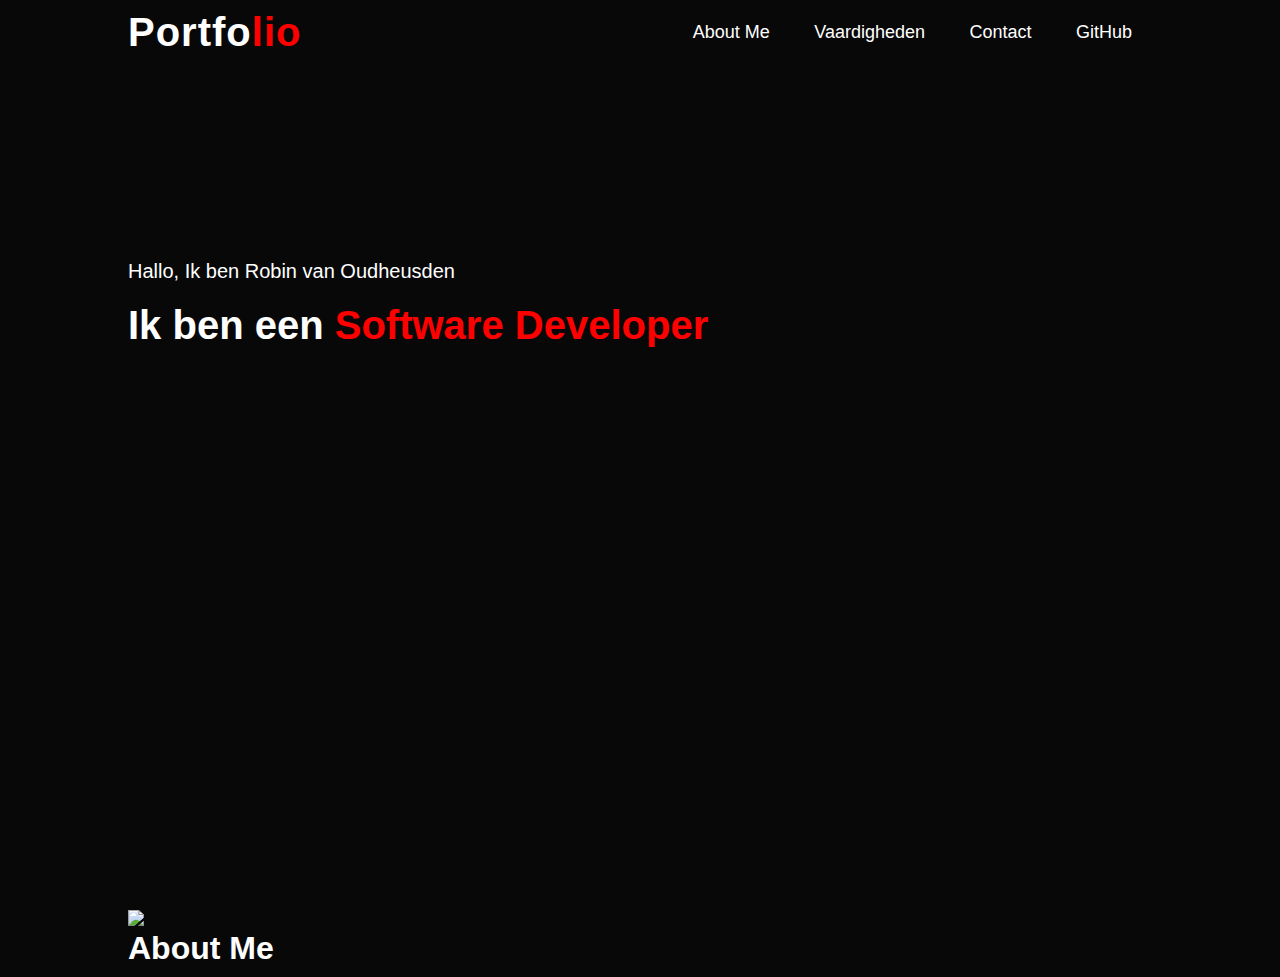
==== index.html @ 388b3765 "Rename portfolio.html to index.html" ====
<!DOCTYPE html>
<html lang="en">
<head>
    <meta charset="UTF-8">
    <meta http-equiv="X_UA-Compatible" content="IE=edge">
    <meta name="viewport" content="width=device-width, initial-scale=1.0">
    <title>Portfolio</title>
    <link rel="stylesheet" href="style.css">
</head>
<body>
   <div id="header">
        <div class="container">
            <nav>
                <h2 class="logo">Portfo<span>lio</span></h2>
                <ul>
                    <li><a href="#about">About Me</a></li>
                    <li><a href="#vaardigheid">Vaardigheden</a></li>
                    <li><a href="#contact">Contact</a></li>
                    <li><a href="https://github.com/RobinVanOudheusden" target="_blank">GitHub</a></li>
                </ul>
            </nav>
            <div class="header-text">
                <p>Hallo, Ik ben Robin van Oudheusden</p>
                <h1>Ik ben een <span>Software Developer</span></h1>
            </div>
        </div>
   </div>

   <div id="about">
    <div class="container">
        <div class="row">
            <div class="about-col-1">
                <img src="images/FotoGrijs_2_40.png">
            </div>
            <div class="about-col-2">
                <h1>About Me</h1>
            </div>
        </div>
    </div>
 </div> 
 
</body>
</html>
---- style.css ----
*{
    margin: 0;
    padding: 0;
    font-family: 'Poppins', sans-serif;
    box-sizing: border-box;
}
body{
    background: #080808;
    color: #fff;
}
#header{
    width: 100%;
    height: 100vh;
    background: url(images/portfolio.jpg);
    background-size: cover;
    background-position: center;
}
.container{
    padding: 10px 10%;
}
.logo{
    color: white;
    font-size: 40px;
    letter-spacing: 1px;
    cursor: pointer;
}
span{
    color:rgb(255, 0, 0);
}
nav{
    display: flex;
    align-items: center;
    justify-content: space-between;
    flex-wrap: wrap;
}
nav ul li{
    display: inline-block;
    list-style: none;
    margin: 10px 20px;
}
nav ul li a{
    color: #fff;
    text-decoration: none;
    font-size: 18px;
    position: relative;
}
nav ul li a::after{
    content: '';
    width: 0%;
    height: 3px;
    background: rgb(255, 0, 0);
    position: absolute;
    left: 0;
    bottom: -6px;
    transition: 0.5s;
}
nav ul li a:hover::after{
    width: 100%;
}
.header-text{
    margin-top: 20%;
    font-size: 20px;
}
.header-text h1{
    font-size: 40px;
    margin-top: 20px;
}
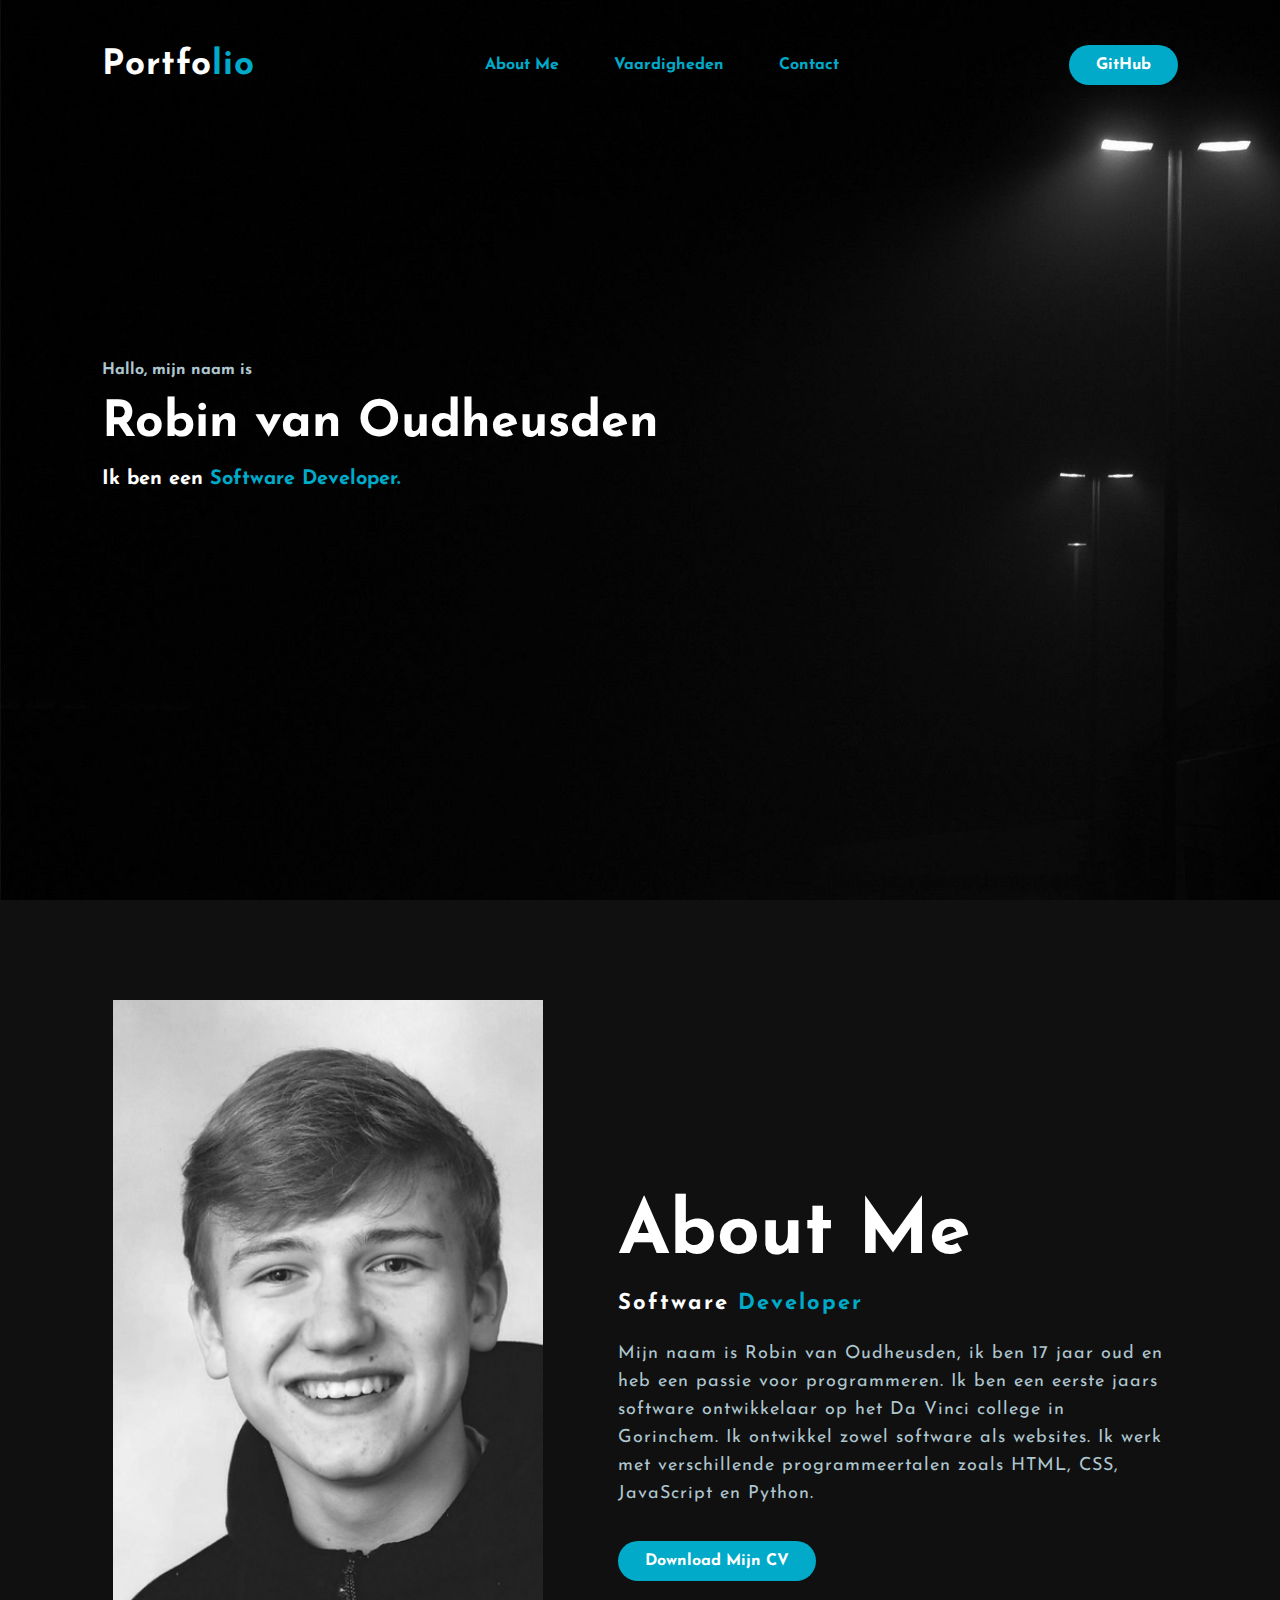
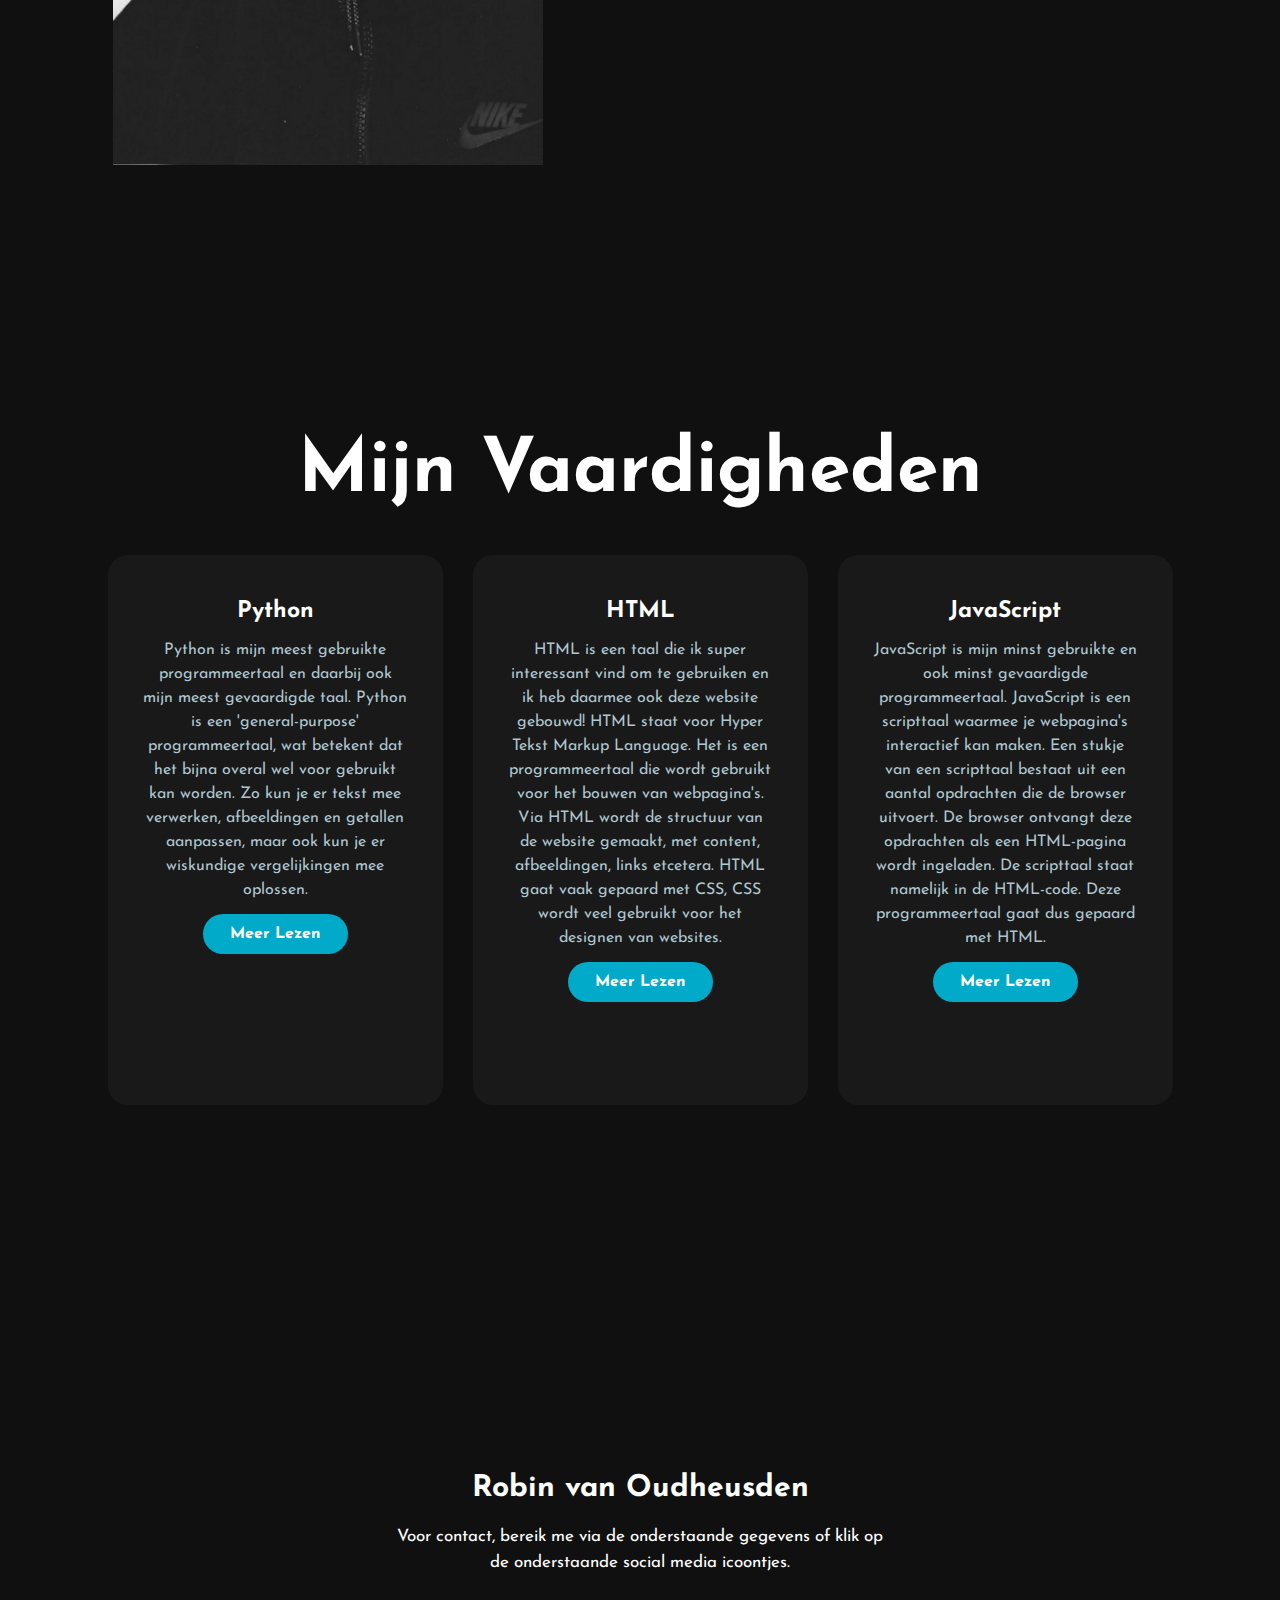
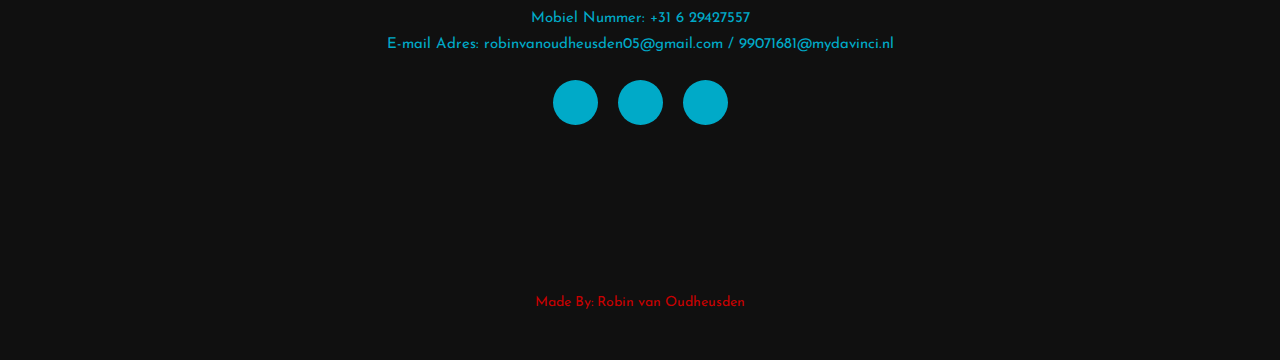
==== commit 3eee399d: "Rename portfolio.html to index.html" ====
--- a/index.html
+++ b/index.html
@@ -1,43 +1,106 @@
 <!DOCTYPE html>
-<html lang="en">
+<html lang="nl">
 <head>
-    <meta charset="UTF-8">
-    <meta http-equiv="X_UA-Compatible" content="IE=edge">
-    <meta name="viewport" content="width=device-width, initial-scale=1.0">
-    <title>Portfolio</title>
-    <link rel="stylesheet" href="style.css">
+    <title>Portfolio Website</title>
+    <link rel="stylesheet" href="styles.css">
+
+    <link rel="preconnect" href="https://fonts.gstatic.com">
+    <link href="https://fonts.googleapis.com/css2?family=Josefin+Sans:ital,wght@0,100;0,200;0,300;0,400;0,500;0,600;0,700;1,100;1,200;1,300;1,400;1,500;1,600;1,700&display=swap" rel="stylesheet">
+    <link rel="stylesheet" href="https://cdnjs.cloudflare.com/ajax/libs/font-awesome/6.3.0/css/all.min.css" integrity="sha512-SzlrxWUlpfuzQ+pcUCosxcglQRNAq/DZjVsC0lE40xsADsfeQoEypE+enwcOiGjk/bSuGGKHEyjSoQ1zVisanQ==" crossorigin="anonymous" referrerpolicy="no-referrer">
+    <!-- <link rel="stylesheet" media="screen and (max-width: 530px)" href="phone.css"> -->
+
 </head>
 <body>
-   <div id="header">
-        <div class="container">
+    <div class="row">
+        <div id="hero" class="col-xs-12 col-sm-12 col-md-12 col-lg-12">
             <nav>
                 <h2 class="logo">Portfo<span>lio</span></h2>
                 <ul>
-                    <li><a href="#about">About Me</a></li>
+                    <li><a href="#about-me">About Me</a></li>
                     <li><a href="#vaardigheid">Vaardigheden</a></li>
                     <li><a href="#contact">Contact</a></li>
-                    <li><a href="https://github.com/RobinVanOudheusden" target="_blank">GitHub</a></li>
                 </ul>
+                <a href="https://github.com/RobinVanOudheusden" class="btn">GitHub</a>
             </nav>
-            <div class="header-text">
-                <p>Hallo, Ik ben Robin van Oudheusden</p>
-                <h1>Ik ben een <span>Software Developer</span></h1>
-            </div>
-        </div>
-   </div>
-
-   <div id="about">
-    <div class="container">
-        <div class="row">
-            <div class="about-col-1">
-                <img src="images/FotoGrijs_2_40.png">
-            </div>
-            <div class="about-col-2">
-                <h1>About Me</h1>
+            
+            <div class="content">
+                <h4>Hallo, mijn naam is</h4>
+                <h1>Robin van Oudheusden</h1>
+                <h3>Ik ben een <span>Software Developer.</span></h3>
             </div>
         </div>
     </div>
- </div> 
- 
+
+    <div class="about">
+        <div class="main" id="about-me">
+            <img src="images/FotoGrijs_2_40.png">
+            <div class="about-text">
+                <h2>About Me</h2>
+                <h5>Software <span>Developer</span></h5>
+                <p>Mijn naam is Robin van Oudheusden, ik ben 17 jaar oud en heb een passie voor programmeren. Ik ben een eerste jaars software ontwikkelaar op het Da Vinci college in Gorinchem. Ik ontwikkel zowel software als websites. Ik werk met verschillende programmeertalen zoals HTML, CSS, JavaScript en Python.</p>
+                <a href="https://drive.google.com/uc?export=download&id=1_mvTPwCSgCW7BNnusvqypmENCeHFn1mH" class="btn2">Download Mijn CV</a>
+            </div> 
+        </div>
+    </div>
+
+
+    <div class="vaardigheden">
+        <div class="title" id="vaardigheid">
+            <h2>Mijn Vaardigheden</h2>
+        </div>
+
+        <div class="box">
+            <div class="card">
+                <i class="fa-brands fa-python"></i>
+                <h5>Python</h5>
+                <div class="pra">
+                    <p>Python is mijn meest gebruikte programmeertaal en daarbij ook mijn meest gevaardigde taal. Python is een 'general-purpose' programmeertaal, wat betekent dat het bijna overal wel voor gebruikt kan worden. Zo kun je er tekst mee verwerken, afbeeldingen en getallen aanpassen, maar ook kun je er wiskundige vergelijkingen mee oplossen.</p>
+                    
+                    <p style="text-align: center;">
+                        <a class="button" href="https://en.wikipedia.org/wiki/Python_(programming_language)">Meer Lezen</a>
+                    </p>
+                </div>
+            </div>
+
+            <div class="card">
+                <i class="fa-solid fa-code"></i>
+                <h5>HTML</h5>
+                <div class="pra">
+                    <p>HTML is een taal die ik super interessant vind om te gebruiken en ik heb daarmee ook deze website gebouwd! HTML staat voor Hyper Tekst Markup Language. Het is een programmeertaal die wordt gebruikt voor het bouwen van webpagina's. Via HTML wordt de structuur van de website gemaakt, met content, afbeeldingen, links etcetera. HTML gaat vaak gepaard met CSS, CSS wordt veel gebruikt voor het designen van websites.</p>
+                    
+                    <p style="text-align: center;">
+                        <a class="button" href="https://en.wikipedia.org/wiki/HTML">Meer Lezen</a>
+                    </p>
+                </div>
+            </div>
+
+            <div class="card">
+                <i class="fa-brands fa-square-js"></i>
+                <h5>JavaScript</h5>
+                <div class="pra">
+                    <p>JavaScript is mijn minst gebruikte en ook minst gevaardigde programmeertaal. JavaScript is een scripttaal waarmee je webpagina's interactief kan maken. Een stukje van een scripttaal bestaat uit een aantal opdrachten die de browser uitvoert. De browser ontvangt deze opdrachten als een HTML-pagina wordt ingeladen. De scripttaal staat namelijk in de HTML-code. Deze programmeertaal gaat dus gepaard met HTML.</p>
+                    
+                    <p style="text-align: center;">
+                        <a class="button" href="https://en.wikipedia.org/wiki/JavaScript">Meer Lezen</a>
+                    </p>
+                </div>
+            </div>
+        </div>
+    </div>
+
+
+    <footer id="contact">
+        <p>Robin van Oudheusden</p>
+        <p>Voor contact, bereik me via de onderstaande gegevens of klik op de onderstaande social media icoontjes.</p>
+        <p><i class="fa-solid fa-phone"></i> Mobiel Nummer: +31 6 29427557</p>
+        <p><i class="fa-solid fa-envelope"></i> E-mail Adres: robinvanoudheusden05@gmail.com / 99071681@mydavinci.nl</p>
+        <div class="social">
+            <a href="https://nl.linkedin.com/in/robin-van-oudheusden-19582a229?trk=people-guest_people_search-card"><i class="fa-brands fa-linkedin"></i></a>
+            <a href="https://www.instagram.com/robin_0183/"><i class="fa-brands fa-instagram"></i></a>
+            <a href="https://www.facebook.com/profile.php?id=100069552884426"><i class="fa-brands fa-facebook"></i></a>
+        </div>
+        <p class="end">Made By: Robin van Oudheusden</p>
+    </footer>
+
 </body>
 </html>
--- a/styles.css
+++ b/styles.css
@@ -0,0 +1,304 @@
+html{
+    scroll-behavior: smooth;
+}
+*{
+    margin: 0;
+    padding: 0;
+    font-family: 'Josefin Sans', sans-serif;
+    box-sizing: border-box;
+}
+#hero{
+    height: 100vh;
+    width: 100%;
+    background-image: url(../images/portfolio.jpg);
+    background-size: cover;
+}
+nav{
+    display: flex;
+    align-items: center;
+    justify-content: space-between;
+    padding-top: 45px;
+    padding-left: 8%;
+    padding-right: 8%;
+}
+.logo{
+    color: white;
+    font-size: 35px;
+    letter-spacing: 1px;
+    cursor: pointer;
+}
+span{
+    color:rgb(0, 170, 200);
+}
+nav ul li{
+    list-style-type: none;
+    display: inline-block;
+    padding: 10px 25px;
+}
+nav ul li a{
+    color: rgb(0, 170, 200);
+    text-decoration: none;
+    font-weight: bold;
+    text-transform: capitalize;
+}
+nav ul li a:hover{
+    color: white;
+    transition: .4s;
+}
+.btn{
+    background-color: rgb(0, 170, 200);
+    color: rgb(255, 255, 255);
+    text-decoration: none;
+    border: 2px solid transparent;
+    font-weight: bold;
+    padding: 10px 25px;
+    border-radius: 30px;
+    transition: .4s;
+}
+.btn:hover{
+    transform: scale(1.2);
+}
+.content{
+    position: absolute;
+    top: 50%;
+    left: 8%;
+    transform: translateY(-50%);
+}
+h1{
+    color: white;
+    margin: 20px 0 20px;
+    font-size: 50px;
+}
+h3{
+    color: white;
+    margin-bottom: 50px;
+    font-size: 20px;
+}
+h4{
+    color: #aec6cf;
+}
+
+.about{
+    width: 100%;
+    padding: 100px 0px;
+    background-color: #101010;
+}
+.about img{
+    height: auto;
+    width: 430px;
+}
+.about-text{
+    width: 550px;
+}
+.main{
+    width: 1130px;
+    max-width: 95%;
+    margin: 0 auto;
+    display: flex;
+    align-items: center;
+    justify-content: space-around;
+}
+.about-text h2{
+    color: white;
+    font-size: 75px;
+    text-transform: capitalize;
+    margin-bottom: 20px;
+}
+.about-text h5{
+    color: white;
+    letter-spacing: 2px;
+    font-size: 22px;
+    margin-bottom: 25px;
+    text-transform: capitalize;
+}
+.about-text p{
+    color: #aec6cf;
+    letter-spacing: 1px;
+    line-height: 28px;
+    font-size: 18px;
+    margin-bottom: 45px;
+}
+.btn2{
+    background-color: rgb(0, 170, 200);
+    color: rgb(255, 255, 255);
+    text-decoration: none;
+    border: 2px solid transparent;
+    font-weight: bold;
+    padding: 10px 25px;
+    border-radius: 30px;
+    transition: .4s;
+}
+.btn2:hover{
+    background-color: transparent;
+    border: 2px solid rgb(0, 170, 200);
+    cursor: pointer;
+}
+
+.vaardigheden{
+    background: #101010;
+    width: 100%;
+    padding: 140px 0px;
+}
+.title h2{
+    color: white;
+    font-size: 75px;
+    width: 1130px;
+    margin: 30px auto;
+    text-align: center;
+}
+.box{
+    display: flex;
+    justify-content: center;
+    align-items: center;
+    min-height: 400px;
+}
+.card{
+    height: 550px;
+    width: 335px;
+    padding: 20px 35px;
+    background: #191919;
+    border-radius: 20px;
+    margin: 15px;
+    position: relative;
+    overflow: hidden;
+    text-align: center;
+}
+.card i{
+    font-size: 50px;
+    display: block;
+    text-align: center;
+    margin: 25px 0px;
+    color: rgb(0, 170, 200);
+}
+h5{
+    color: white;
+    font-size: 23px;
+    margin-bottom: 15px;
+}
+.pra p{
+    color: #aec6cf;
+    font-size: 16px;
+    line-height: 24px;
+    margin-bottom: 20px;
+}
+.card .button{
+    background-color: rgb(0, 170, 200);
+    color: rgb(255, 255, 255);
+    text-decoration: none;
+    border: 2px solid transparent;
+    font-weight: bold;
+    padding: 10px 25px;
+    border-radius: 30px;
+    transition: .4s;
+}
+.card .button:hover{
+    background-color: transparent;
+    border: 2px solid rgb(0, 170, 200);
+    cursor: pointer;
+}
+footer{
+    position: relative;
+    width: 100%;
+    height: 700px;
+    background: #101010;
+    display: flex;
+    flex-direction: column;
+    align-items: center;
+    justify-content: center;
+}
+footer p:nth-child(1){
+    font-size: 30px;
+    color: white;
+    margin-bottom: 20px;
+    font-weight: bold;
+}
+footer p:nth-child(2){
+    font-size: 17px;
+    color: white;
+    width: 500px;
+    text-align: center;
+    line-height: 26px;
+    margin-bottom: 30px;
+}
+footer p:nth-child(3){
+    font-size: 15px;
+    color: rgb(0, 170, 200);
+    width: 500px;
+    text-align: center;
+    line-height: 26px;
+}
+footer p:nth-child(4){
+    font-size: 15px;
+    color: rgb(0, 170, 200);
+    width: 700px;
+    text-align: center;
+    line-height: 26px;
+}
+.social{
+    display: flex;
+}
+.social a{
+    width: 45px;
+    height: 45px;
+    display: flex;
+    align-items: center;
+    justify-content: center;
+    background: rgb(0, 170, 200);
+    border-radius: 50%;
+    margin: 22px 10px;
+    color: white;
+    text-decoration: none;
+    font-size: 20px;
+}
+.social a:hover{
+    transform: scale(1.3);
+    transition: .4s;
+}
+.end{
+    position: absolute;
+    color: rgb(200, 0, 0);
+    bottom: 50px;
+    font-size: 14px;
+}
+
+
+[class*="col-"] {
+  width: 100%;
+}
+
+/* For mobile phones: */
+[class*="col-"] {
+    width: 100%;
+  }
+  
+  @media only screen and (min-width: 600px) {
+    /* For tablets: */
+    .col-s-1 {width: 8.33%;}
+    .col-s-2 {width: 16.66%;}
+    .col-s-3 {width: 25%;}
+    .col-s-4 {width: 33.33%;}
+    .col-s-5 {width: 41.66%;}
+    .col-s-6 {width: 50%;}
+    .col-s-7 {width: 58.33%;}
+    .col-s-8 {width: 66.66%;}
+    .col-s-9 {width: 75%;}
+    .col-s-10 {width: 83.33%;}
+    .col-s-11 {width: 91.66%;}
+    .col-s-12 {width: 100%;}
+  }
+  
+  @media only screen and (min-width: 768px) {
+    /* For desktop: */
+    .col-1 {width: 8.33%;}
+    .col-2 {width: 16.66%;}
+    .col-3 {width: 25%;}
+    .col-4 {width: 33.33%;}
+    .col-5 {width: 41.66%;}
+    .col-6 {width: 50%;}
+    .col-7 {width: 58.33%;}
+    .col-8 {width: 66.66%;}
+    .col-9 {width: 75%;}
+    .col-10 {width: 83.33%;}
+    .col-11 {width: 91.66%;}
+    .col-12 {width: 100%;}
+  }